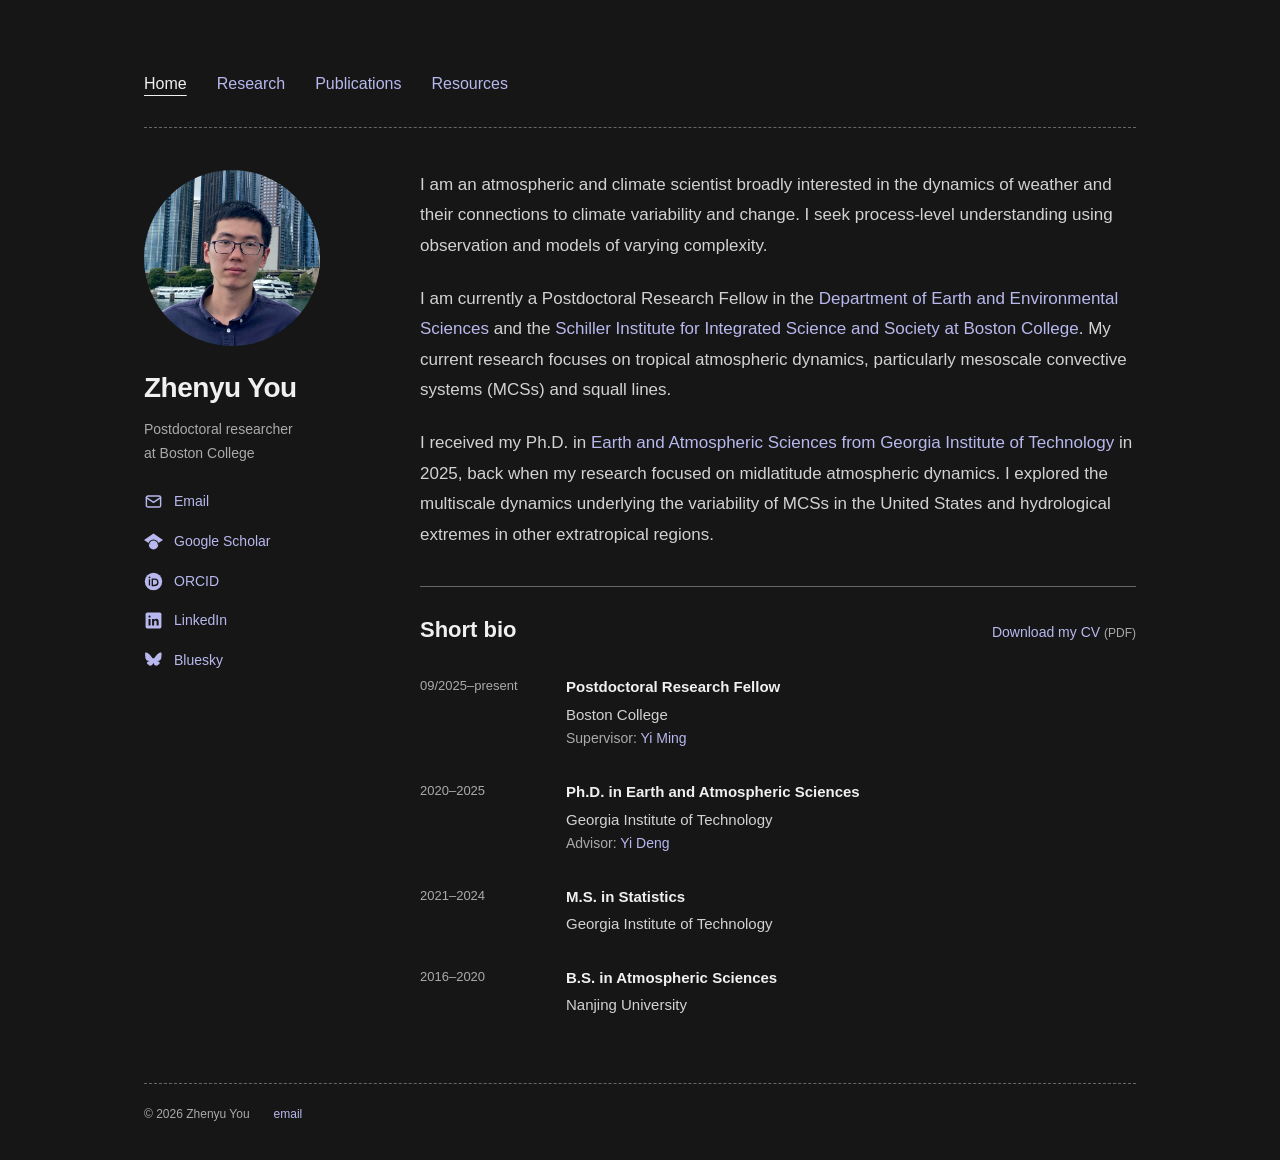
==== index.html @ 4dab5e8b "Update homepage role and contact links" ====
<!doctype html>
<html lang="en">
  <head>
    <meta charset="utf-8">
    <meta name="viewport" content="width=device-width, initial-scale=1">
    <meta name="color-scheme" content="dark">
    <meta name="theme-color" content="#161616">
    <meta name="description" content="Zhenyu You, atmospheric and climate scientist at Boston College studying organized convection, large-scale circulation, and regional precipitation extremes.">
    <title>Home | Zhenyu You</title>
    <link rel="icon" href="favicon.svg" type="image/svg+xml">
    <link rel="stylesheet" href="styles.css">
  </head>
  <body>
    <a class="skip-link" href="#main">Skip to content</a>
    <div class="wrapper home-wrapper">
      <header>
        <nav aria-label="Main navigation">
          <a href="./" aria-current="page">Home</a>
          <a href="research/">Research</a>
          <a href="publications/">Publications</a>
          <a href="resources/">Resources</a>
        </nav>
      </header>
      <main id="main" class="home-layout">
        <aside class="profile" aria-label="Profile and contact information">
          <img class="profile-headshot" src="photo.png" alt="Zhenyu You" width="176" height="176">
          <h1>Zhenyu You</h1>
          <p class="profile-role">Postdoctoral researcher<br>at Boston College</p>
          <ul class="social-links" aria-label="Contact and academic profiles">
            <li>
              <a href="mailto:zhenyu.you@bc.edu">
                <svg viewBox="0 0 24 24" aria-hidden="true" focusable="false" fill="none" stroke="currentColor" stroke-width="1.8" stroke-linecap="round" stroke-linejoin="round"><rect x="3" y="5" width="18" height="14" rx="2"/><path d="m3 7 9 6 9-6"/></svg>
                <span>Email</span>
              </a>
            </li>
            <li>
              <a href="https://scholar.google.com/citations?user=rLm8zQkAAAAJ&amp;hl=en">
                <svg viewBox="0 0 24 24" aria-hidden="true" focusable="false"><path fill="currentColor" d="m12 2 12 8-12 8L0 10z"/><circle cx="12" cy="16" r="6" fill="currentColor"/><path d="M6 16a6 6 0 0 1 12 0" fill="none" stroke="var(--background)" stroke-width="1.3"/></svg>
                <span>Google Scholar</span>
              </a>
            </li>
            <li>
              <a href="https://orcid.org/0000-0002-9928-4845">
                <svg viewBox="0 0 24 24" aria-hidden="true" focusable="false"><circle cx="12" cy="12" r="11" fill="currentColor"/><circle cx="6.9" cy="6.8" r="1.1" fill="var(--background)"/><path d="M6.9 9v8M10.5 9h3a4 4 0 0 1 0 8h-3z" fill="none" stroke="var(--background)" stroke-width="1.7"/></svg>
                <span>ORCID</span>
              </a>
            </li>
            <li>
              <a href="https://www.linkedin.com/in/zhenyu-you-0108121b7/">
                <svg viewBox="0 0 24 24" aria-hidden="true" focusable="false"><rect x="2" y="2" width="20" height="20" rx="2" fill="currentColor"/><circle cx="7" cy="7" r="1.4" fill="var(--background)"/><path d="M5.7 10h2.6v8.3H5.7zm4.5 0h2.5v1.1c.6-.9 1.5-1.4 2.7-1.4 2.6 0 3.1 1.7 3.1 4v4.6h-2.6v-4.1c0-1 0-2.2-1.4-2.2s-1.7 1-1.7 2.1v4.2h-2.6z" fill="var(--background)"/></svg>
                <span>LinkedIn</span>
              </a>
            </li>
            <li>
              <a href="https://bsky.app/profile/zhenyu-atmos.bsky.social">
                <svg viewBox="0 0 24 24" aria-hidden="true" focusable="false"><path fill="currentColor" d="M12 10.8C10.9 8.7 7.8 4.8 4.8 2.6 1.9.5.8.9.1 1.2-.7 1.6-.7 3-.7 3.8c0 .8.4 6.6.7 7.6 1 3.4 4.5 4.5 7.7 4.1-5.5.8-6.5 3.4-3.3 6.1 6.1 5.2 8.4-1.1 9-3 .6 1.9 2.9 8.2 9 3 3.2-2.7 2.2-5.3-3.3-6.1 3.2.4 6.7-.7 7.7-4.1.3-1 .7-6.8.7-7.6 0-.8 0-2.2-.8-2.6-.7-.3-1.8-.7-4.7 1.4-3 2.2-6.1 6.1-7.2 8.2z" transform="translate(1.9 1.1) scale(.74)"/></svg>
                <span>Bluesky</span>
              </a>
            </li>
          </ul>
        </aside>
        <div class="home-content">
          <section class="introduction" aria-label="About me">
            <p>I am an atmospheric and climate scientist broadly interested in the dynamics of weather and their connections to climate variability and change. I seek process-level understanding using observation and models of varying complexity.</p>
            <p>I am currently a Postdoctoral Research Fellow in the <a href="https://www.bc.edu/bc-web/schools/morrissey/departments/eesc.html">Department of Earth and Environmental Sciences</a> and the <a href="https://www.bc.edu/bc-web/centers/schiller-institute.html">Schiller Institute for Integrated Science and Society at Boston College</a>. My current research focuses on tropical atmospheric dynamics, particularly mesoscale convective systems (MCSs) and squall lines.</p>
            <p>I received my Ph.D. in <a href="https://eas.gatech.edu/">Earth and Atmospheric Sciences from Georgia Institute of Technology</a> in 2025, back when my research focused on midlatitude atmospheric dynamics. I explored the multiscale dynamics underlying the variability of MCSs in the United States and hydrological extremes in other extratropical regions.</p>
          </section>
          <section class="short-bio" aria-labelledby="short-bio-heading">
            <div class="bio-heading">
              <h2 id="short-bio-heading">Short bio</h2>
              <a href="assets/CV_ZhenyuYou.pdf">Download my CV <span class="file-type">(PDF)</span></a>
            </div>
            <ol class="bio-list">
              <li>
                <p class="bio-dates"><time datetime="2025-09">09/2025</time>–present</p>
                <div>
                  <h3>Postdoctoral Research Fellow</h3>
                  <p>Boston College</p>
                  <p class="bio-detail">Supervisor: <a href="https://www.bc.edu/bc-web/schools/morrissey/departments/eesc/people/faculty-directory/yi-ming.html">Yi Ming</a></p>
                </div>
              </li>
              <li>
                <p class="bio-dates"><time datetime="2020">2020</time>–<time datetime="2025">2025</time></p>
                <div>
                  <h3>Ph.D. in Earth and Atmospheric Sciences</h3>
                  <p>Georgia Institute of Technology</p>
                  <p class="bio-detail">Advisor: <a href="https://eas.gatech.edu/people/deng-yi">Yi Deng</a></p>
                </div>
              </li>
              <li>
                <p class="bio-dates"><time datetime="2021">2021</time>–<time datetime="2024">2024</time></p>
                <div>
                  <h3>M.S. in Statistics</h3>
                  <p>Georgia Institute of Technology</p>
                </div>
              </li>
              <li>
                <p class="bio-dates"><time datetime="2016">2016</time>–<time datetime="2020">2020</time></p>
                <div>
                  <h3>B.S. in Atmospheric Sciences</h3>
                  <p>Nanjing University</p>
                </div>
              </li>
            </ol>
          </section>
        </div>
      </main>
      <footer>
        <span>© 2026 Zhenyu You</span>
        <a href="mailto:zhenyu.you@bc.edu">email</a>
      </footer>
    </div>
  </body>
</html>
---- styles.css ----
/* Shared styles for all five pages. Edit the palette here. */
:root {
  color-scheme: dark;
  --background: #161616;
  --text: #d2d2d2;
  --heading: #f0f0f0;
  --link: #b8b8ee;
  --muted: #aaa;
  --line: #666;
}
* { box-sizing: border-box; }
body {
  margin: 0;
  background: var(--background);
  color: var(--text);
  font-family: -apple-system, BlinkMacSystemFont, "Segoe UI", sans-serif;
  font-size: 17px;
  line-height: 1.8;
  -webkit-font-smoothing: antialiased;
}
.wrapper { max-width: 768px; margin: 66px auto 34px; padding: 0 24px; }
a { color: var(--link); text-decoration: none; }
a:hover { text-decoration: underline; text-underline-offset: 4px; }
a:focus-visible { outline: 2px solid var(--link); outline-offset: 5px; }
::selection { color: #161616; background: #d7d7ed; }
nav { display: flex; flex-wrap: wrap; gap: 10px 30px; padding-bottom: 24px; border-bottom: 1px dashed var(--line); }
nav a { padding: 4px 0; font-size: 16px; }
nav a[aria-current="page"] { color: var(--heading); text-decoration: underline; text-underline-offset: 6px; }
main { padding-top: 28px; }
h1 { margin: 0 0 28px; color: var(--heading); font-size: 34px; font-weight: 700; line-height: 1.3; letter-spacing: -.8px; }
h2 { margin: 34px 0 18px; color: var(--heading); font-size: 20px; font-weight: 600; line-height: 1.5; }
p { margin: 0 0 22px; }
strong { color: var(--heading); font-weight: 600; }
ul, ol { padding-left: 24px; }
.research-wrapper { max-width: 1120px; }
.research-intro { max-width: 790px; margin-bottom: 40px; }
.research-project + .research-project { margin-top: 42px; padding-top: 42px; border-top: 1px dashed var(--line); }
.research-project h2 { margin: 0 0 24px; font-size: 23px; line-height: 1.45; }
.project-body { display: flow-root; }
.project-body > p:last-child { margin-bottom: 0; }
.project-description { min-width: 0; }
.project-description h3 { margin: 0 0 14px; color: var(--heading); font-size: 17px; font-weight: 600; line-height: 1.5; }
.project-description p:last-child { margin-bottom: 0; }
.project-figures { display: grid; gap: 22px; min-width: 0; }
.research-project figure { min-width: 0; margin: 0; }
.research-project .figure-inset { width: 44%; }
.research-project .figure-inset-right { float: right; margin: 4px 0 12px 34px; }
.research-project .figure-inset-left { float: left; margin: 4px 34px 12px 0; }
.research-project figure a { display: block; }
.research-project figure a:hover { opacity: .92; }
.research-project img { display: block; width: 100%; height: auto; background: #fff; }
.research-project figcaption { margin-top: 9px; color: var(--muted); font-size: 12px; line-height: 1.6; }
.figure-pair { display: grid; grid-template-columns: repeat(2, minmax(0, 1fr)); align-items: stretch; gap: 14px; }
.research-project .figure-pair a { position: relative; aspect-ratio: 19 / 20; background: #fff; }
.research-project .figure-pair img { position: absolute; inset: 0; width: 100%; height: 100%; object-fit: contain; object-position: center top; }
.research-project .maritime-figures { width: 52%; }
.maritime-plot-pair { grid-template-columns: minmax(0, 1.222222fr) minmax(0, 1.700688fr); }
.research-project .maritime-plot-pair a { aspect-ratio: 11 / 9; }
.research-project .maritime-plot-pair figure:last-child a { aspect-ratio: 1483 / 872; }
.research-project .us-mcs-figures { width: 52%; }
.us-mcs-description h3:not(:first-child) { margin-top: 24px; }
.research-project .project-wide-figure { margin: 24px 0; }
.project-papers { margin-top: 24px; }
.project-papers h3 { margin: 0 0 9px; color: var(--heading); font-size: 14px; font-weight: 600; }
.project-papers ul { margin: 0; padding-left: 20px; font-size: 14px; line-height: 1.75; }
.project-papers li + li { margin-top: 9px; }
.publication-list { margin: 0; font-size: 15px; line-height: 1.85; }
.publication-list li { padding-left: 5px; margin-bottom: 24px; }
.plain-list li { margin-bottom: 12px; }
.home-wrapper { max-width: 1040px; }
.home-layout { display: grid; grid-template-columns: 220px minmax(0, 1fr); gap: 56px; padding-top: 42px; }
.profile { min-width: 0; }
.profile-headshot { display: block; width: 176px; height: 176px; margin-bottom: 24px; border-radius: 50%; object-fit: cover; }
.profile h1 { margin-bottom: 12px; font-size: 28px; letter-spacing: -.5px; }
.profile-role { margin: 0 0 20px; color: var(--muted); font-size: 14px; line-height: 1.7; }
.social-links { display: grid; gap: 6px; margin: 0; padding: 0; list-style: none; font-size: 14px; }
.social-links a { display: inline-flex; align-items: center; gap: 11px; min-height: 32px; }
.social-links svg { flex: 0 0 19px; width: 19px; height: 19px; }
.home-content { min-width: 0; }
.introduction p:last-child { margin-bottom: 0; }
.short-bio { margin-top: 36px; padding-top: 26px; border-top: 1px solid var(--line); }
.bio-heading { display: flex; align-items: baseline; justify-content: space-between; flex-wrap: wrap; gap: 10px 24px; margin-bottom: 28px; }
.bio-heading h2 { margin: 0; font-size: 22px; }
.bio-heading a { font-size: 14px; }
.file-type { color: var(--muted); font-size: 12px; }
.bio-list { display: grid; gap: 28px; margin: 0; padding: 0; list-style: none; }
.bio-list li { display: grid; grid-template-columns: 132px minmax(0, 1fr); gap: 14px; }
.bio-list p { margin: 0; font-size: 15px; line-height: 1.7; }
.bio-list .bio-dates { padding-top: 1px; color: var(--muted); font-size: 13px; }
.bio-list h3 { margin: 0 0 2px; color: var(--heading); font-size: 15px; font-weight: 600; line-height: 1.7; }
.bio-list .bio-detail { color: var(--muted); font-size: 14px; }
footer { display: flex; flex-wrap: wrap; gap: 10px 24px; margin-top: 65px; padding-top: 20px; border-top: 1px dashed var(--line); color: var(--muted); font-size: 12px; }
.skip-link { position: fixed; top: -100px; left: 16px; padding: 8px 16px; background: var(--heading); color: var(--background); z-index: 10; }
.skip-link:focus { top: 16px; }
@media (max-width: 800px) {
  .home-layout { grid-template-columns: 190px minmax(0, 1fr); gap: 30px; }
  .bio-list li { grid-template-columns: 1fr; gap: 3px; }
  .research-project .figure-inset { width: 46%; }
  .research-project .figure-inset-right { margin-left: 26px; }
  .research-project .figure-inset-left { margin-right: 26px; }
  .research-project .us-mcs-figures { float: none; width: 100%; max-width: 620px; margin: 0 auto 26px; }
  .research-project .maritime-figures { float: none; width: 100%; max-width: 620px; margin: 0 auto 26px; }
}
@media (max-width: 700px) {
  .home-layout { grid-template-columns: 1fr; gap: 34px; padding-top: 32px; }
  .profile { text-align: center; }
  .profile-headshot { margin-right: auto; margin-left: auto; }
  .social-links { justify-items: center; }
}
@media (max-width: 600px) {
  .wrapper { margin-top: 30px; padding: 0 24px; }
  body { font-size: 16px; line-height: 1.85; }
  nav { gap: 8px 19px; padding-bottom: 19px; }
  nav a { font-size: 14px; }
  main { padding-top: 26px; }
  h1 { font-size: 30px; margin-bottom: 24px; }
  .publication-list { font-size: 14px; }
  .research-intro { margin-bottom: 32px; }
  .research-project h2 { font-size: 21px; }
  .research-project .figure-inset { float: none; width: 100%; margin: 0 0 24px; }
  .research-project + .research-project { margin-top: 32px; padding-top: 32px; }
  footer { margin-top: 48px; }
}
@media (max-width: 380px) {
  nav { column-gap: 14px; }
}
@media (max-width: 480px) {
  .us-mcs-figures .figure-pair { grid-template-columns: 1fr; gap: 22px; }
  .maritime-plot-pair { grid-template-columns: 1fr; gap: 22px; }
}
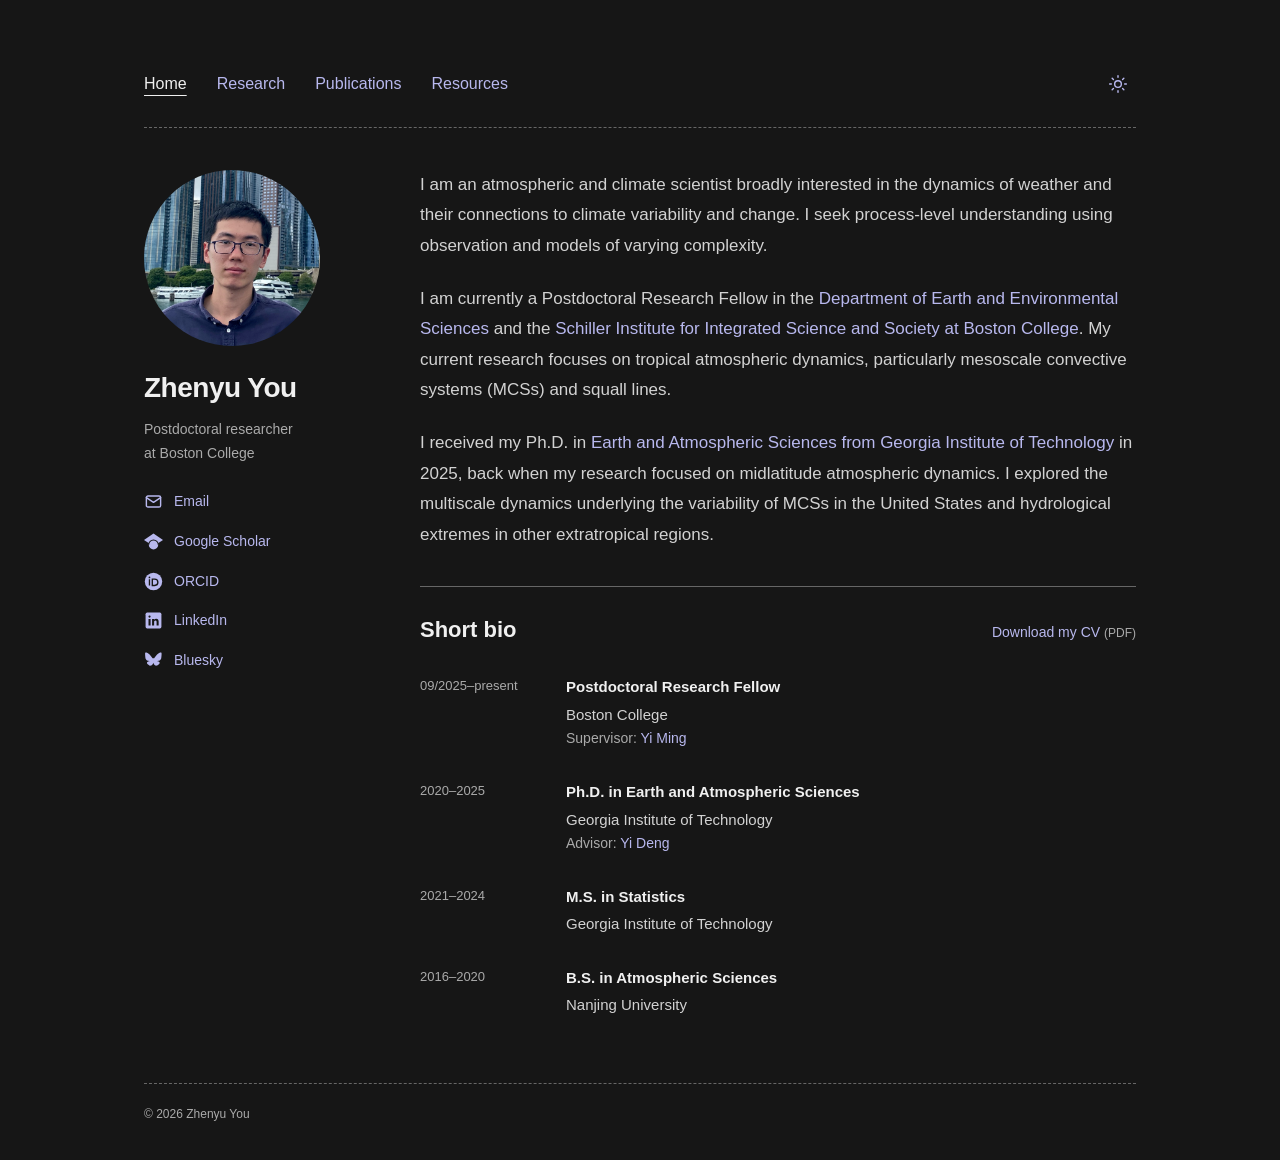
==== commit 9bb0a903: "Add day and night theme toggle and simplify page footers" ====
--- a/index.html
+++ b/index.html
@@ -3,12 +3,13 @@
   <head>
     <meta charset="utf-8">
     <meta name="viewport" content="width=device-width, initial-scale=1">
-    <meta name="color-scheme" content="dark">
+    <meta name="color-scheme" content="dark light">
     <meta name="theme-color" content="#161616">
     <meta name="description" content="Zhenyu You, atmospheric and climate scientist at Boston College studying organized convection, large-scale circulation, and regional precipitation extremes.">
     <title>Home | Zhenyu You</title>
     <link rel="icon" href="favicon.svg" type="image/svg+xml">
-    <link rel="stylesheet" href="styles.css">
+    <script src="theme.js?v=faa5b478f1"></script>
+    <link rel="stylesheet" href="styles.css?v=8a5f9c86a7">
   </head>
   <body>
     <a class="skip-link" href="#main">Skip to content</a>
@@ -19,6 +20,10 @@
           <a href="research/">Research</a>
           <a href="publications/">Publications</a>
           <a href="resources/">Resources</a>
+          <button class="theme-toggle" type="button" aria-label="Switch to day mode" title="Switch to day mode">
+            <svg class="theme-icon--sun" viewBox="0 0 24 24" aria-hidden="true" focusable="false"><circle cx="12" cy="12" r="4"></circle><path d="M12 2v2M12 20v2M2 12h2M20 12h2M5 5l1.5 1.5M17.5 17.5 19 19M5 19l1.5-1.5M17.5 6.5 19 5"></path></svg>
+            <svg class="theme-icon--moon" viewBox="0 0 24 24" aria-hidden="true" focusable="false"><path d="M20.5 14A9 9 0 0 1 10 3.5 9 9 0 1 0 20.5 14Z"></path></svg>
+          </button>
         </nav>
       </header>
       <main id="main" class="home-layout">
@@ -107,7 +112,6 @@
       </main>
       <footer>
         <span>© 2026 Zhenyu You</span>
-        <a href="mailto:zhenyu.you@bc.edu">email</a>
       </footer>
     </div>
   </body>
--- a/styles.css
+++ b/styles.css
@@ -7,6 +7,17 @@
   --link: #b8b8ee;
   --muted: #aaa;
   --line: #666;
+  --surface: #202020;
+}
+:root[data-theme="light"] {
+  color-scheme: light;
+  --background: #fff;
+  --text: #30343b;
+  --heading: #1b1f24;
+  --link: #4b4fa5;
+  --muted: #626871;
+  --line: #c4c7cd;
+  --surface: #f1f3f6;
 }
 * { box-sizing: border-box; }
 body {
@@ -23,9 +34,16 @@
 a:hover { text-decoration: underline; text-underline-offset: 4px; }
 a:focus-visible { outline: 2px solid var(--link); outline-offset: 5px; }
 ::selection { color: #161616; background: #d7d7ed; }
-nav { display: flex; flex-wrap: wrap; gap: 10px 30px; padding-bottom: 24px; border-bottom: 1px dashed var(--line); }
+nav { display: flex; flex-wrap: wrap; align-items: center; gap: 10px 30px; padding-bottom: 24px; border-bottom: 1px dashed var(--line); }
 nav a { padding: 4px 0; font-size: 16px; }
 nav a[aria-current="page"] { color: var(--heading); text-decoration: underline; text-underline-offset: 6px; }
+.theme-toggle { display: grid; place-items: center; flex: 0 0 36px; width: 36px; height: 36px; margin-left: auto; padding: 8px; border: 0; border-radius: 50%; background: transparent; color: var(--link); cursor: pointer; }
+.theme-toggle:hover { background: var(--surface); color: var(--heading); }
+.theme-toggle:focus-visible { outline: 2px solid var(--link); outline-offset: 4px; }
+.theme-toggle svg { width: 20px; height: 20px; fill: none; stroke: currentColor; stroke-width: 1.7; stroke-linecap: round; stroke-linejoin: round; }
+.theme-icon--moon { display: none; }
+:root[data-theme="light"] .theme-icon--sun { display: none; }
+:root[data-theme="light"] .theme-icon--moon { display: block; }
 main { padding-top: 28px; }
 h1 { margin: 0 0 28px; color: var(--heading); font-size: 34px; font-weight: 700; line-height: 1.3; letter-spacing: -.8px; }
 h2 { margin: 34px 0 18px; color: var(--heading); font-size: 20px; font-weight: 600; line-height: 1.5; }
@@ -64,9 +82,23 @@
 .project-papers h3 { margin: 0 0 9px; color: var(--heading); font-size: 14px; font-weight: 600; }
 .project-papers ul { margin: 0; padding-left: 20px; font-size: 14px; line-height: 1.75; }
 .project-papers li + li { margin-top: 9px; }
-.publication-list { margin: 0; font-size: 15px; line-height: 1.85; }
-.publication-list li { padding-left: 5px; margin-bottom: 24px; }
+.publication-list { margin: 0; padding: 0; list-style: none; font-size: 15px; line-height: 1.85; }
+.publication-list li { margin-bottom: 24px; }
 .plain-list li { margin-bottom: 12px; }
+.resources-wrapper { max-width: 1040px; }
+.resource-section + .resource-section { margin-top: 34px; padding-top: 28px; border-top: 1px dashed var(--line); }
+.resource-section h2 { margin: 0 0 16px; }
+.resource-grid { display: grid; grid-template-columns: repeat(6, minmax(0, 1fr)); gap: 8px 16px; margin: 0; padding: 0; list-style: none; }
+.resource-grid li { min-width: 0; }
+.resource-link { display: flex; flex-direction: column; align-items: center; gap: 10px; min-height: 112px; padding: 12px 5px; border-radius: 10px; text-align: center; }
+.resource-link:hover { background: var(--surface); text-decoration: none; }
+.resource-link:hover .resource-title { color: var(--heading); }
+.resource-icon { display: grid; place-items: center; width: 84px; height: 64px; border: 1px solid #ddd; border-radius: 10px; background: #f6f6f6; }
+.resource-icon--dark { border-color: #383838; background: #222; }
+.resource-icon img { display: block; width: 72px; height: 48px; object-fit: contain; }
+.resource-title { max-width: 100%; color: var(--text); font-size: 13px; line-height: 1.45; overflow-wrap: anywhere; }
+@media (max-width: 800px) { .resource-grid { grid-template-columns: repeat(4, minmax(0, 1fr)); } }
+@media (max-width: 480px) { .resource-grid { grid-template-columns: repeat(3, minmax(0, 1fr)); gap: 8px; } }
 .home-wrapper { max-width: 1040px; }
 .home-layout { display: grid; grid-template-columns: 220px minmax(0, 1fr); gap: 56px; padding-top: 42px; }
 .profile { min-width: 0; }
@@ -110,7 +142,7 @@
 @media (max-width: 600px) {
   .wrapper { margin-top: 30px; padding: 0 24px; }
   body { font-size: 16px; line-height: 1.85; }
-  nav { gap: 8px 19px; padding-bottom: 19px; }
+  nav { gap: 8px 10px; padding-bottom: 19px; }
   nav a { font-size: 14px; }
   main { padding-top: 26px; }
   h1 { font-size: 30px; margin-bottom: 24px; }
@@ -122,7 +154,14 @@
   footer { margin-top: 48px; }
 }
 @media (max-width: 380px) {
-  nav { column-gap: 14px; }
+  nav { column-gap: 8px; }
+}
+@media (max-width: 360px) {
+  nav { column-gap: 6px; }
+  nav a { font-size: 12px; }
+  .theme-toggle { flex-basis: 32px; width: 32px; height: 32px; padding: 6px; }
+  .resource-link { padding-inline: 0; }
+  .resource-title { font-size: 12px; }
 }
 @media (max-width: 480px) {
   .us-mcs-figures .figure-pair { grid-template-columns: 1fr; gap: 22px; }
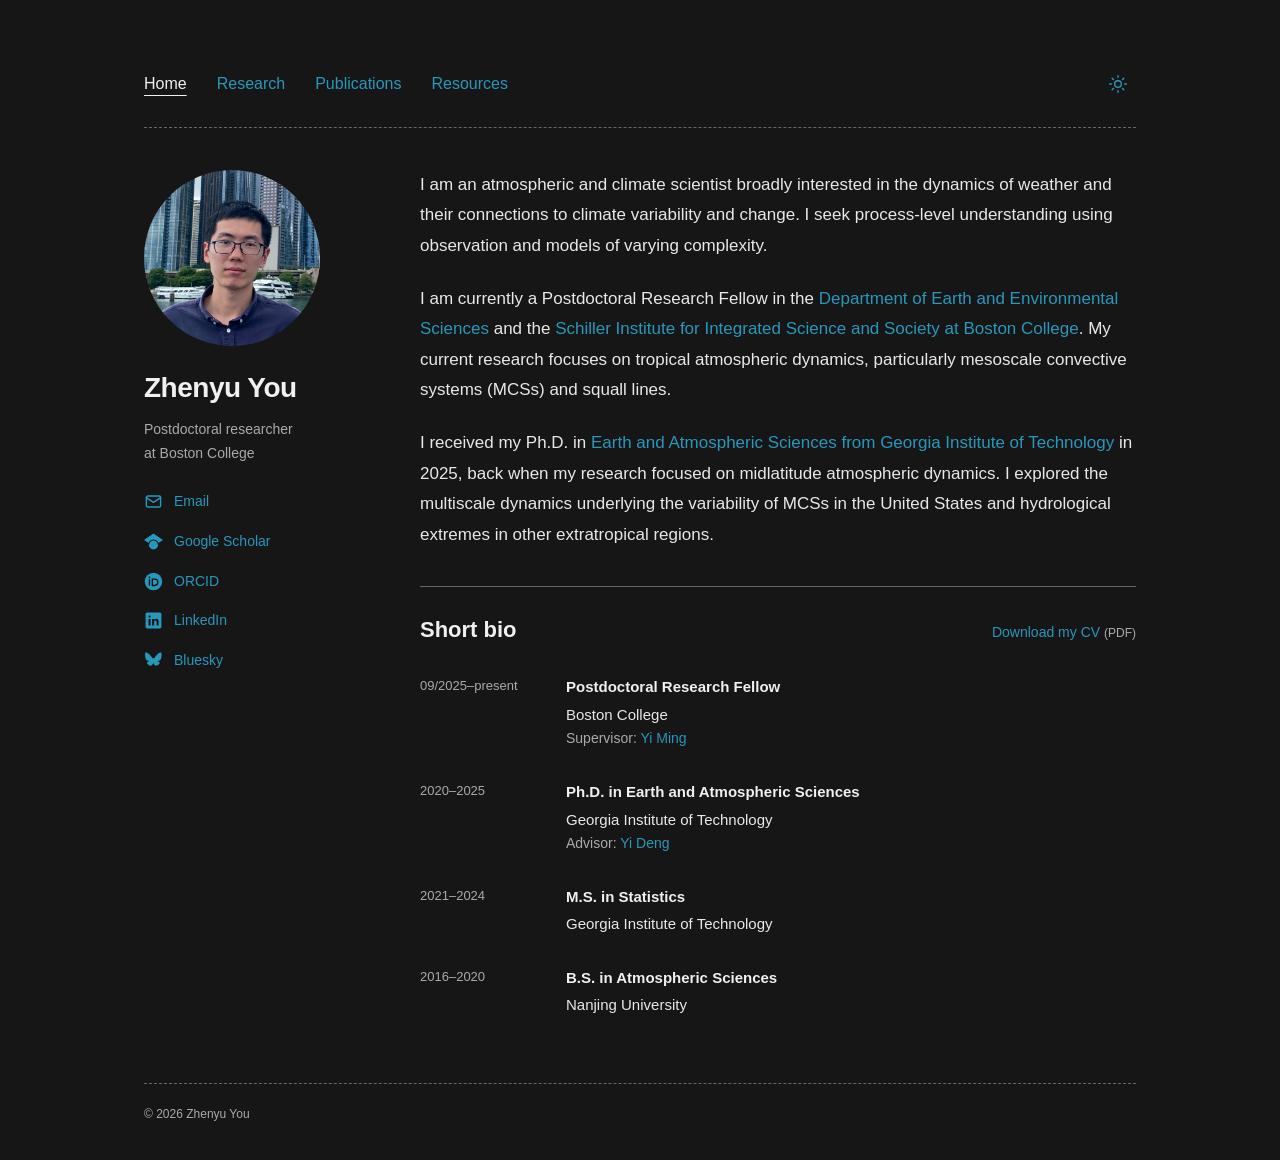
==== commit 6fde74c5: "Match theme accent colors and add AMS research coverage" ====
--- a/index.html
+++ b/index.html
@@ -9,7 +9,7 @@
     <title>Home | Zhenyu You</title>
     <link rel="icon" href="favicon.svg" type="image/svg+xml">
     <script src="theme.js?v=faa5b478f1"></script>
-    <link rel="stylesheet" href="styles.css?v=8a5f9c86a7">
+    <link rel="stylesheet" href="styles.css?v=75b3f731d5">
   </head>
   <body>
     <a class="skip-link" href="#main">Skip to content</a>
--- a/styles.css
+++ b/styles.css
@@ -2,9 +2,9 @@
 :root {
   color-scheme: dark;
   --background: #161616;
-  --text: #d2d2d2;
+  --text: #e8e8e8;
   --heading: #f0f0f0;
-  --link: #b8b8ee;
+  --link: #2798ba;
   --muted: #aaa;
   --line: #666;
   --surface: #202020;
@@ -12,9 +12,9 @@
 :root[data-theme="light"] {
   color-scheme: light;
   --background: #fff;
-  --text: #30343b;
+  --text: #111;
   --heading: #1b1f24;
-  --link: #4b4fa5;
+  --link: #b507ac;
   --muted: #626871;
   --line: #c4c7cd;
   --surface: #f1f3f6;
@@ -54,6 +54,8 @@
 .research-intro { max-width: 790px; margin-bottom: 40px; }
 .research-project + .research-project { margin-top: 42px; padding-top: 42px; border-top: 1px dashed var(--line); }
 .research-project h2 { margin: 0 0 24px; font-size: 23px; line-height: 1.45; }
+.research-project .project-news-title { margin-bottom: 10px; }
+.project-news { margin: 0 0 24px; font-size: 14px; line-height: 1.65; }
 .project-body { display: flow-root; }
 .project-body > p:last-child { margin-bottom: 0; }
 .project-description { min-width: 0; }
@@ -67,7 +69,7 @@
 .research-project figure a { display: block; }
 .research-project figure a:hover { opacity: .92; }
 .research-project img { display: block; width: 100%; height: auto; background: #fff; }
-.research-project figcaption { margin-top: 9px; color: var(--muted); font-size: 12px; line-height: 1.6; }
+.research-project figcaption { margin-top: 9px; color: var(--text); font-size: 12px; line-height: 1.6; }
 .figure-pair { display: grid; grid-template-columns: repeat(2, minmax(0, 1fr)); align-items: stretch; gap: 14px; }
 .research-project .figure-pair a { position: relative; aspect-ratio: 19 / 20; background: #fff; }
 .research-project .figure-pair img { position: absolute; inset: 0; width: 100%; height: 100%; object-fit: contain; object-position: center top; }
@@ -84,6 +86,7 @@
 .project-papers li + li { margin-top: 9px; }
 .publication-list { margin: 0; padding: 0; list-style: none; font-size: 15px; line-height: 1.85; }
 .publication-list li { margin-bottom: 24px; }
+.publication-list a, .project-papers a { color: inherit; }
 .plain-list li { margin-bottom: 12px; }
 .resources-wrapper { max-width: 1040px; }
 .resource-section + .resource-section { margin-top: 34px; padding-top: 28px; border-top: 1px dashed var(--line); }
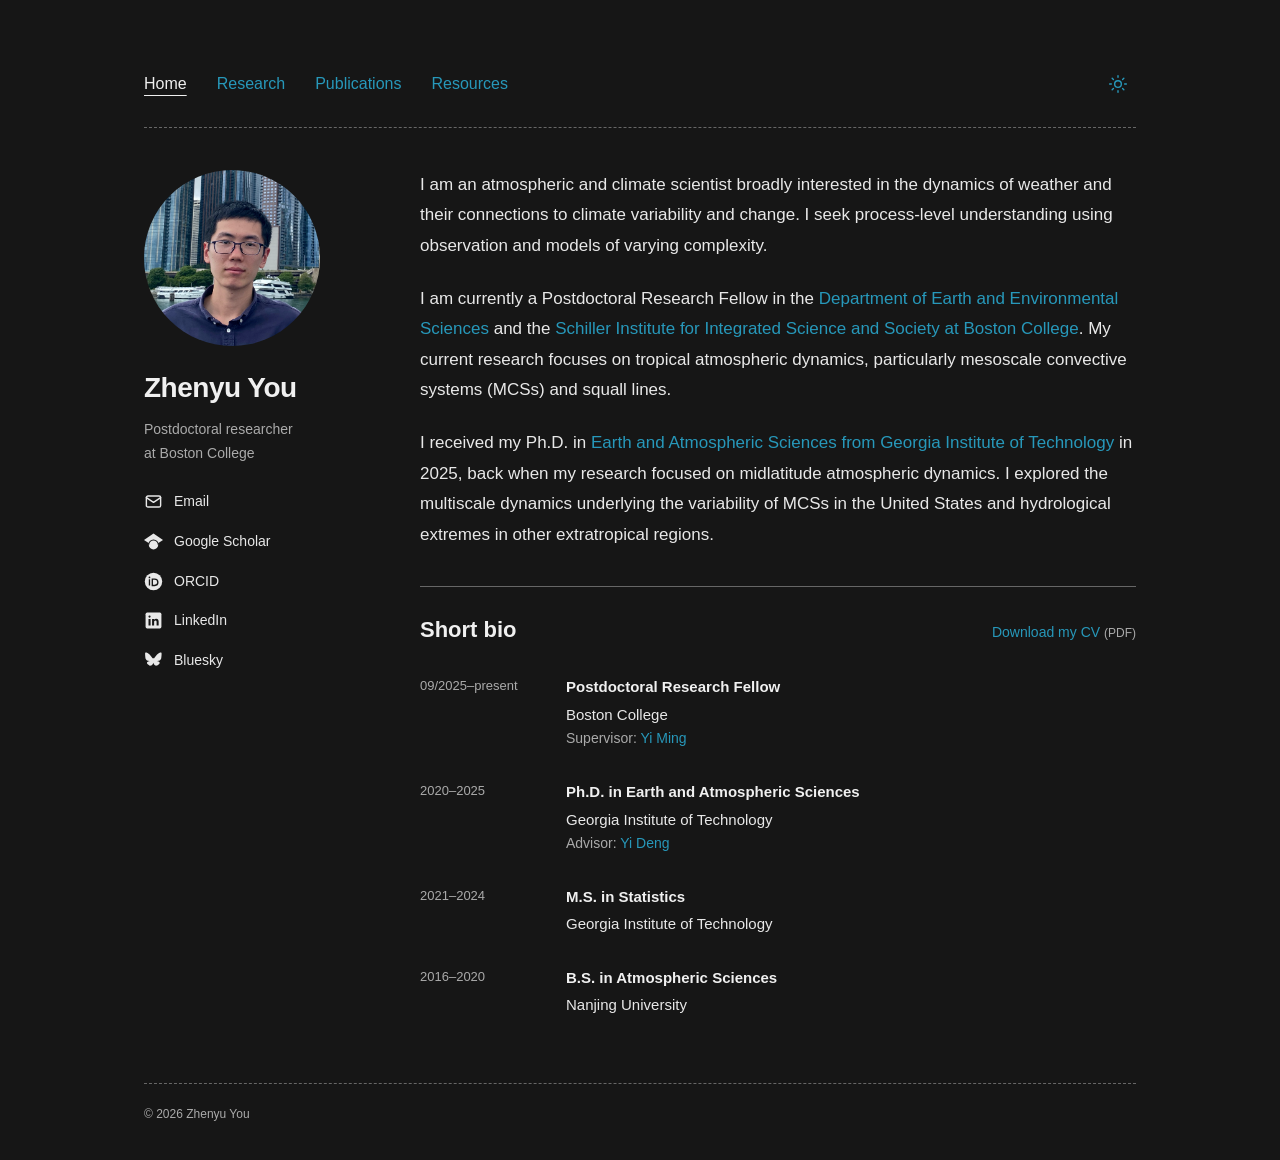
==== commit 2c869464: "Refine publication styling and preserve colors across navigation" ====
--- a/index.html
+++ b/index.html
@@ -8,8 +8,8 @@
     <meta name="description" content="Zhenyu You, atmospheric and climate scientist at Boston College studying organized convection, large-scale circulation, and regional precipitation extremes.">
     <title>Home | Zhenyu You</title>
     <link rel="icon" href="favicon.svg" type="image/svg+xml">
-    <script src="theme.js?v=faa5b478f1"></script>
-    <link rel="stylesheet" href="styles.css?v=75b3f731d5">
+    <script src="theme.js?v=977b570b49"></script>
+    <link rel="stylesheet" href="styles.css?v=bf945cdda3">
   </head>
   <body>
     <a class="skip-link" href="#main">Skip to content</a>
--- a/styles.css
+++ b/styles.css
@@ -87,6 +87,10 @@
 .publication-list { margin: 0; padding: 0; list-style: none; font-size: 15px; line-height: 1.85; }
 .publication-list li { margin-bottom: 24px; }
 .publication-list a, .project-papers a { color: inherit; }
+a[href$=".pdf"] { color: var(--link); }
+.publication-year { color: var(--link); }
+.publication-list .paper-title { font-weight: 700; }
+.publication-list .publication-author { text-decoration: underline; text-underline-offset: 3px; }
 .plain-list li { margin-bottom: 12px; }
 .resources-wrapper { max-width: 1040px; }
 .resource-section + .resource-section { margin-top: 34px; padding-top: 28px; border-top: 1px dashed var(--line); }
@@ -109,7 +113,7 @@
 .profile h1 { margin-bottom: 12px; font-size: 28px; letter-spacing: -.5px; }
 .profile-role { margin: 0 0 20px; color: var(--muted); font-size: 14px; line-height: 1.7; }
 .social-links { display: grid; gap: 6px; margin: 0; padding: 0; list-style: none; font-size: 14px; }
-.social-links a { display: inline-flex; align-items: center; gap: 11px; min-height: 32px; }
+.social-links a { display: inline-flex; align-items: center; gap: 11px; min-height: 32px; color: var(--text); }
 .social-links svg { flex: 0 0 19px; width: 19px; height: 19px; }
 .home-content { min-width: 0; }
 .introduction p:last-child { margin-bottom: 0; }
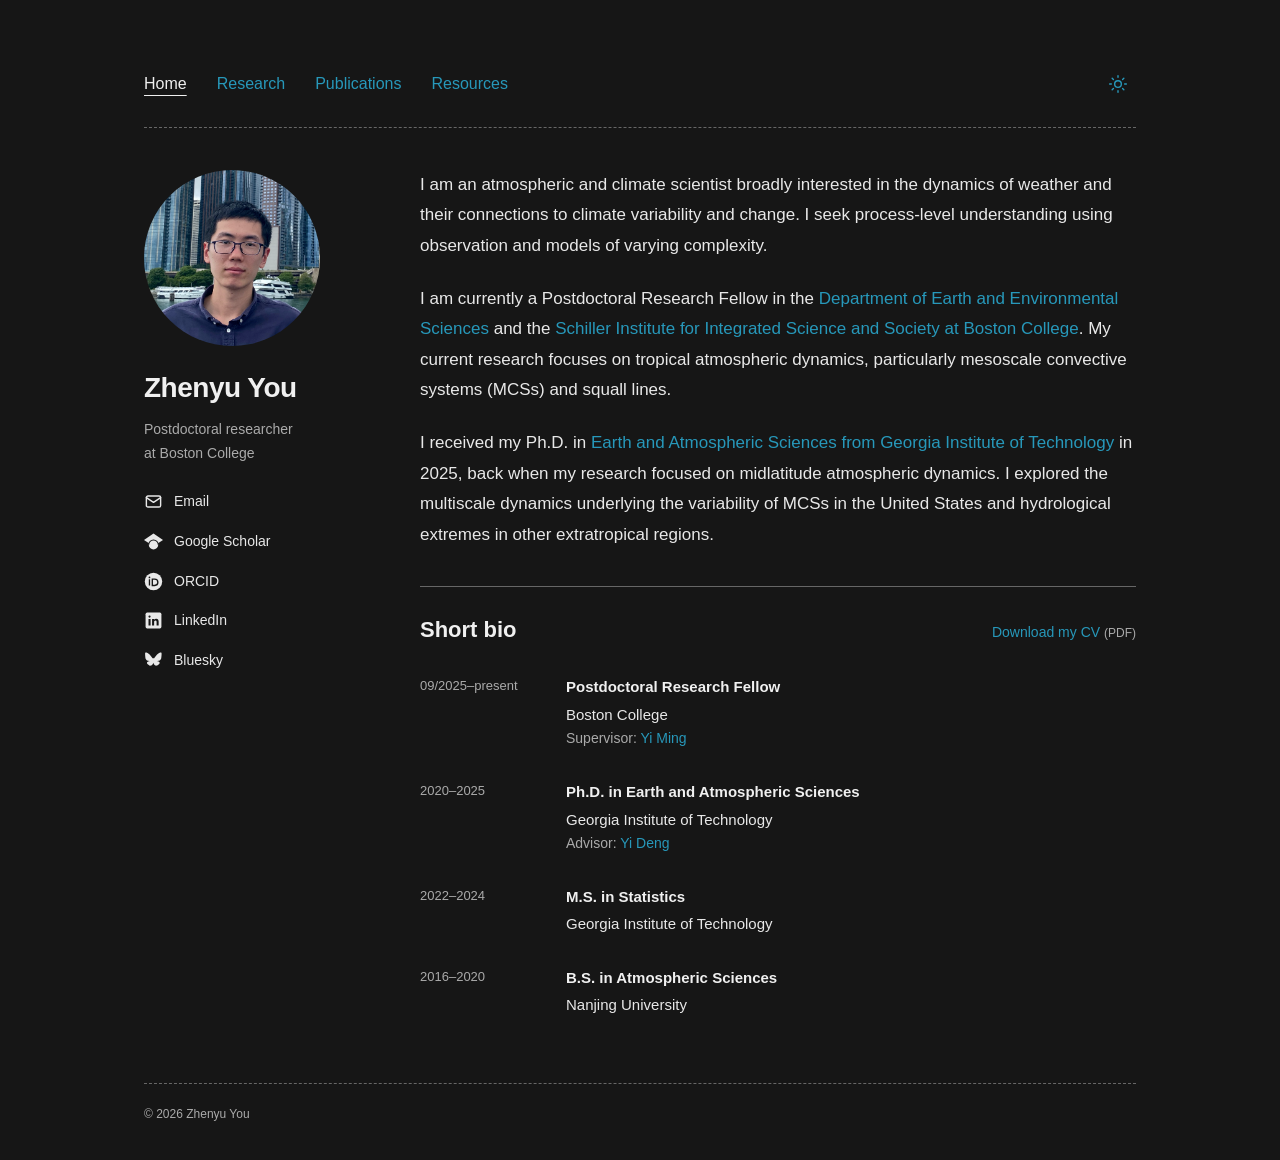
==== commit 8b311159: "Correct M.S. start year to 2022" ====
--- a/index.html
+++ b/index.html
@@ -9,7 +9,7 @@
     <title>Home | Zhenyu You</title>
     <link rel="icon" href="favicon.svg" type="image/svg+xml">
     <script src="theme.js?v=977b570b49"></script>
-    <link rel="stylesheet" href="styles.css?v=bf945cdda3">
+    <link rel="stylesheet" href="styles.css?v=96f1d2841e">
   </head>
   <body>
     <a class="skip-link" href="#main">Skip to content</a>
@@ -93,7 +93,7 @@
                 </div>
               </li>
               <li>
-                <p class="bio-dates"><time datetime="2021">2021</time>–<time datetime="2024">2024</time></p>
+                <p class="bio-dates"><time datetime="2022">2022</time>–<time datetime="2024">2024</time></p>
                 <div>
                   <h3>M.S. in Statistics</h3>
                   <p>Georgia Institute of Technology</p>
--- a/styles.css
+++ b/styles.css
@@ -75,6 +75,7 @@
 .research-project .figure-pair img { position: absolute; inset: 0; width: 100%; height: 100%; object-fit: contain; object-position: center top; }
 .research-project .maritime-figures { width: 52%; }
 .maritime-plot-pair { grid-template-columns: minmax(0, 1.222222fr) minmax(0, 1.700688fr); }
+.research-project > .maritime-plot-pair { margin: 24px 0; }
 .research-project .maritime-plot-pair a { aspect-ratio: 11 / 9; }
 .research-project .maritime-plot-pair figure:last-child a { aspect-ratio: 1483 / 872; }
 .research-project .us-mcs-figures { width: 52%; }
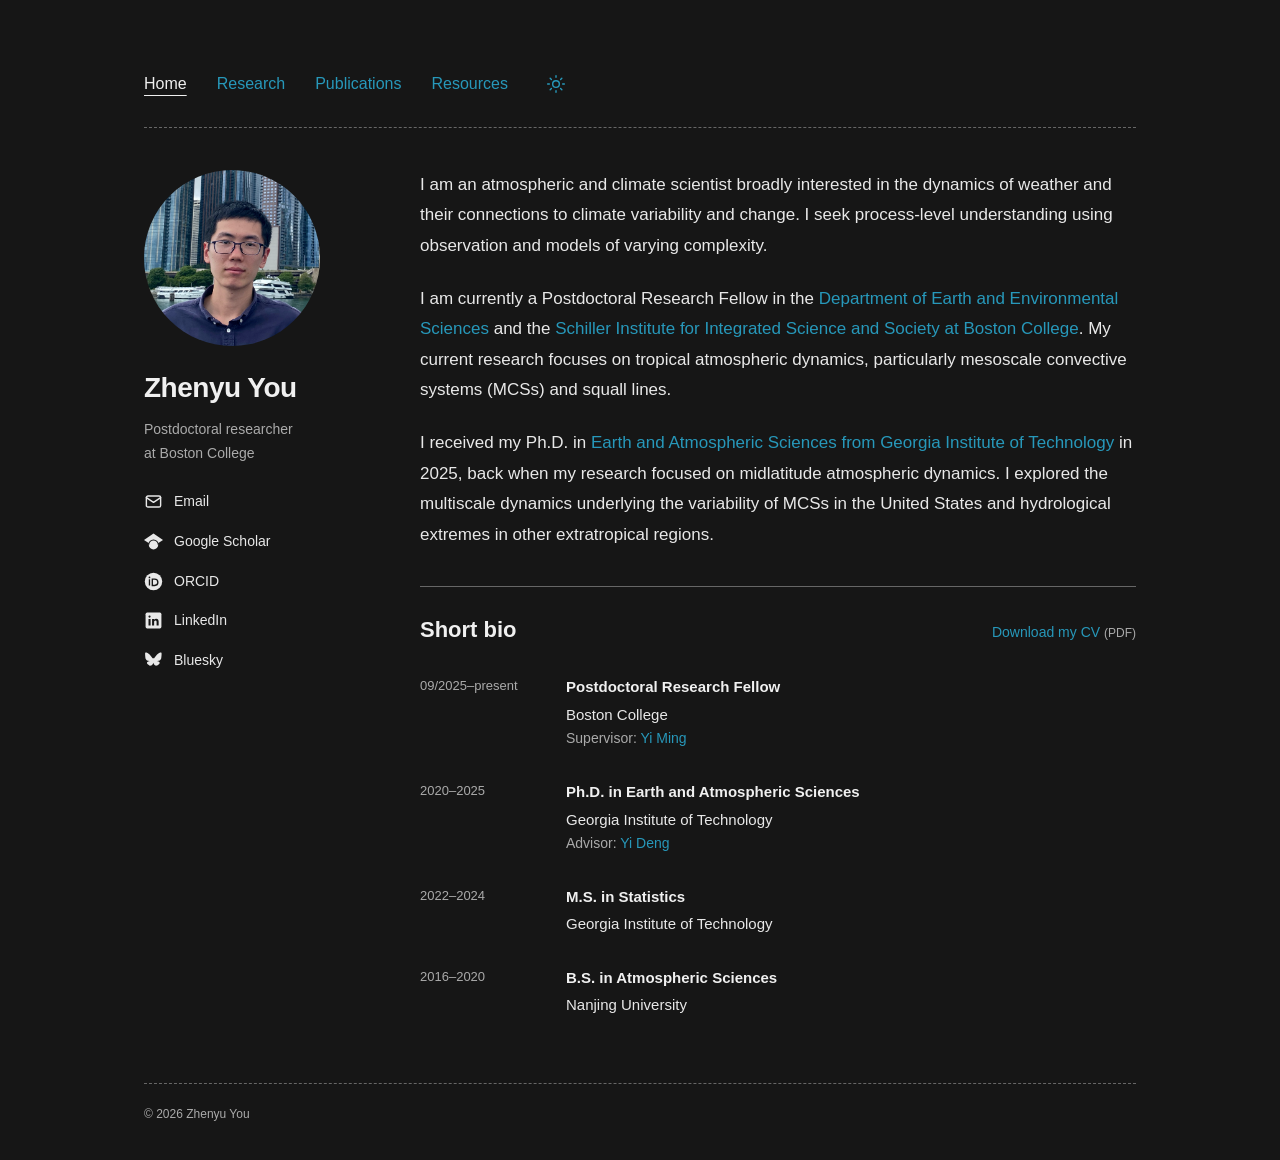
==== commit 9e8cf3ac: "Move theme toggle beside Resources" ====
--- a/index.html
+++ b/index.html
@@ -9,7 +9,7 @@
     <title>Home | Zhenyu You</title>
     <link rel="icon" href="favicon.svg" type="image/svg+xml">
     <script src="theme.js?v=977b570b49"></script>
-    <link rel="stylesheet" href="styles.css?v=96f1d2841e">
+    <link rel="stylesheet" href="styles.css?v=d2709de23d">
   </head>
   <body>
     <a class="skip-link" href="#main">Skip to content</a>
--- a/styles.css
+++ b/styles.css
@@ -37,7 +37,7 @@
 nav { display: flex; flex-wrap: wrap; align-items: center; gap: 10px 30px; padding-bottom: 24px; border-bottom: 1px dashed var(--line); }
 nav a { padding: 4px 0; font-size: 16px; }
 nav a[aria-current="page"] { color: var(--heading); text-decoration: underline; text-underline-offset: 6px; }
-.theme-toggle { display: grid; place-items: center; flex: 0 0 36px; width: 36px; height: 36px; margin-left: auto; padding: 8px; border: 0; border-radius: 50%; background: transparent; color: var(--link); cursor: pointer; }
+.theme-toggle { display: grid; place-items: center; flex: 0 0 36px; width: 36px; height: 36px; margin-left: 0; padding: 8px; border: 0; border-radius: 50%; background: transparent; color: var(--link); cursor: pointer; }
 .theme-toggle:hover { background: var(--surface); color: var(--heading); }
 .theme-toggle:focus-visible { outline: 2px solid var(--link); outline-offset: 4px; }
 .theme-toggle svg { width: 20px; height: 20px; fill: none; stroke: currentColor; stroke-width: 1.7; stroke-linecap: round; stroke-linejoin: round; }
@@ -87,7 +87,6 @@
 .project-papers li + li { margin-top: 9px; }
 .publication-list { margin: 0; padding: 0; list-style: none; font-size: 15px; line-height: 1.85; }
 .publication-list li { margin-bottom: 24px; }
-.publication-list a, .project-papers a { color: inherit; }
 a[href$=".pdf"] { color: var(--link); }
 .publication-year { color: var(--link); }
 .publication-list .paper-title { font-weight: 700; }
